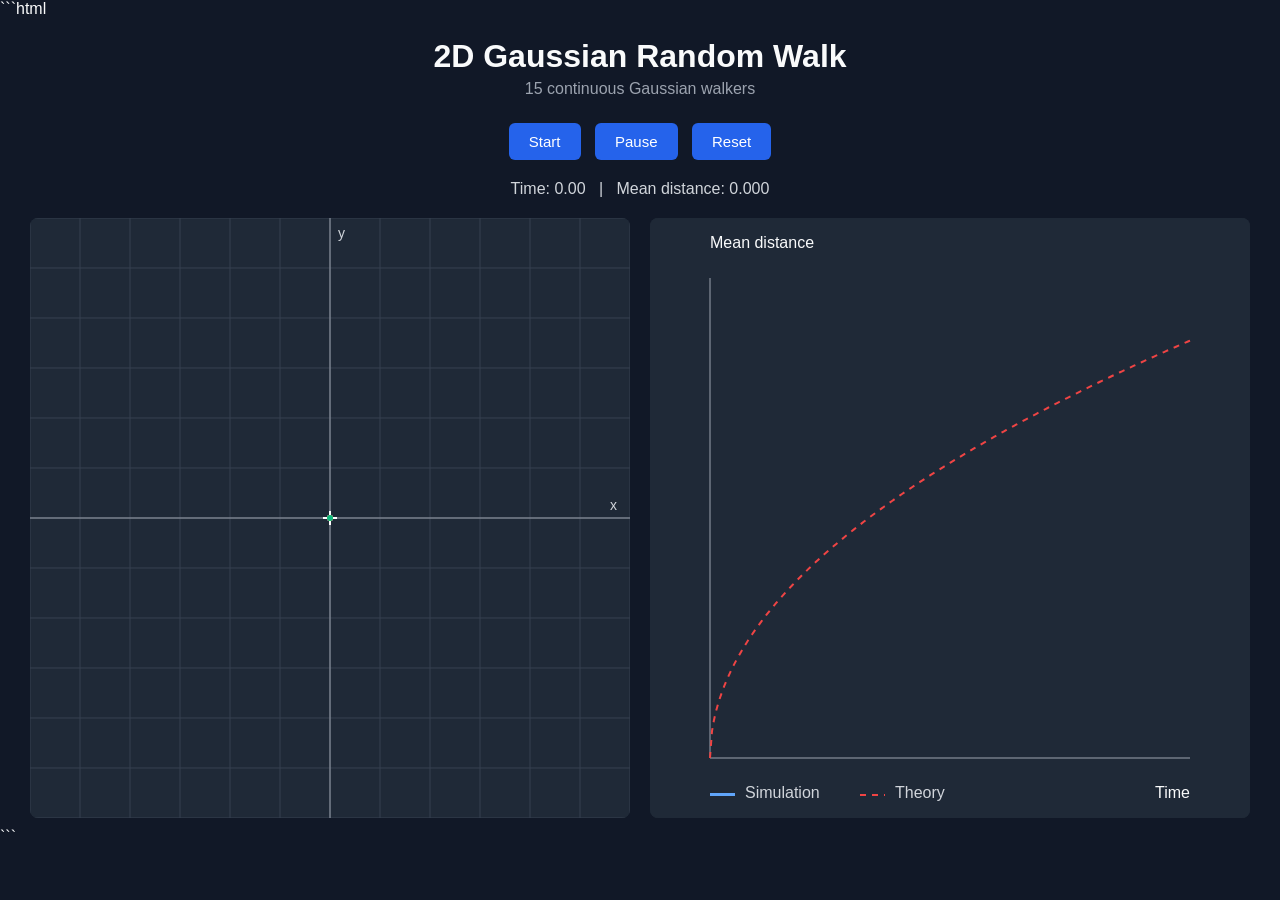
==== index.html @ 0044a7b5 "Rename index2.html to index.html" ====
```html
<!DOCTYPE html>
<html lang="en">
<head>
    <meta charset="UTF-8">
    <meta name="viewport" content="width=device-width, initial-scale=1.0">

    <title>2D Gaussian Random Walk</title>

    <style>
        body {
            margin: 0;
            font-family: Arial, sans-serif;
            background: #111827;
            color: #f9fafb;
        }

        h1 {
            text-align: center;
            margin: 20px 0 5px;
        }

        .subtitle {
            text-align: center;
            color: #9ca3af;
            margin-bottom: 20px;
        }

        .controls {
            text-align: center;
            margin-bottom: 15px;
        }

        button {
            background: #2563eb;
            color: white;
            border: none;
            padding: 10px 20px;
            margin: 5px;
            border-radius: 6px;
            cursor: pointer;
            font-size: 15px;
        }

        button:hover {
            background: #1d4ed8;
        }

        .container {
            display: flex;
            flex-wrap: wrap;
            justify-content: center;
            gap: 20px;
            padding: 10px;
        }

        canvas {
            background: #1f2937;
            border-radius: 8px;
        }

        .info {
            text-align: center;
            color: #d1d5db;
            margin: 10px;
        }
    </style>
</head>

<body>

    <h1>2D Gaussian Random Walk</h1>

    <div class="subtitle">
        15 continuous Gaussian walkers
    </div>

    <div class="controls">
        <button id="startButton">Start</button>
        <button id="pauseButton">Pause</button>
        <button id="resetButton">Reset</button>
    </div>

    <div class="info">
        Time: <span id="timeDisplay">0.00</span>
        &nbsp;&nbsp;|&nbsp;&nbsp;
        Mean distance:
        <span id="meanDisplay">0.00</span>
    </div>

    <div class="container">

        <div>
            <canvas id="walkCanvas" width="600" height="600"></canvas>
        </div>

        <div>
            <canvas id="graphCanvas" width="600" height="600"></canvas>
        </div>

    </div>


<script>

// ============================================================
// PARAMETERS
// ============================================================

const N_WALKERS = 15;

// Number of simulation steps
const N_STEPS = 1200;

// Physical timestep
const DT = 0.05;

// Gaussian standard deviation
const SIGMA = 1.0;

// How many simulation steps happen per animation frame
const STEPS_PER_FRAME = 2;


// ============================================================
// CANVAS SETUP
// ============================================================

const walkCanvas = document.getElementById("walkCanvas");
const graphCanvas = document.getElementById("graphCanvas");

const walkCtx = walkCanvas.getContext("2d");
const graphCtx = graphCanvas.getContext("2d");

const WIDTH = walkCanvas.width;
const HEIGHT = walkCanvas.height;


// ============================================================
// COLORS
// ============================================================

const colors = [
    "#ef4444",
    "#f97316",
    "#eab308",
    "#22c55e",
    "#14b8a6",
    "#06b6d4",
    "#3b82f6",
    "#6366f1",
    "#8b5cf6",
    "#a855f7",
    "#d946ef",
    "#ec4899",
    "#f43f5e",
    "#84cc16",
    "#10b981"
];


// ============================================================
// GAUSSIAN RANDOM NUMBER
// ============================================================

// Box-Muller transform
function gaussianRandom() {

    let u = 0;
    let v = 0;

    while (u === 0) {
        u = Math.random();
    }

    while (v === 0) {
        v = Math.random();
    }

    return Math.sqrt(-2 * Math.log(u))
           * Math.cos(2 * Math.PI * v);
}


// ============================================================
// SIMULATION STATE
// ============================================================

let positions;
let trails;

let currentStep = 0;

let meanDistances = [];

let running = false;


// ============================================================
// RESET SIMULATION
// ============================================================

function resetSimulation() {

    positions = [];
    trails = [];

    for (let i = 0; i < N_WALKERS; i++) {

        positions.push({
            x: 0,
            y: 0
        });

        trails.push([
            { x: 0, y: 0 }
        ]);
    }

    currentStep = 0;

    meanDistances = [];

    running = false;

    draw();
}


// ============================================================
// ONE RANDOM-WALK STEP
// ============================================================

function simulationStep() {

    let totalDistance = 0;

    for (let i = 0; i < N_WALKERS; i++) {

        const dx =
            SIGMA
            * Math.sqrt(DT)
            * gaussianRandom();

        const dy =
            SIGMA
            * Math.sqrt(DT)
            * gaussianRandom();

        positions[i].x += dx;
        positions[i].y += dy;

        trails[i].push({
            x: positions[i].x,
            y: positions[i].y
        });

        const distance =
            Math.sqrt(
                positions[i].x ** 2
                + positions[i].y ** 2
            );

        totalDistance += distance;
    }

    const meanDistance =
        totalDistance / N_WALKERS;

    meanDistances.push(meanDistance);

    currentStep++;
}


// ============================================================
// COORDINATE SCALE
// ============================================================

// At t = 60, a typical walker has moved roughly sqrt(60)
// in distance. We choose a generous fixed scale so the
// walkers remain visible throughout the simulation.

const WORLD_SIZE = 15;

function worldToCanvas(x, y) {

    const scale =
        WIDTH / (2 * WORLD_SIZE);

    return {
        x: WIDTH / 2 + x * scale,
        y: HEIGHT / 2 - y * scale
    };
}


// ============================================================
// DRAW WALKERS
// ============================================================

function drawWalkers() {

    walkCtx.fillStyle = "#1f2937";

    walkCtx.fillRect(
        0,
        0,
        WIDTH,
        HEIGHT
    );

    // Grid
    walkCtx.strokeStyle = "#374151";
    walkCtx.lineWidth = 1;

    const gridSpacing = 50;

    for (
        let x = 0;
        x <= WIDTH;
        x += gridSpacing
    ) {

        walkCtx.beginPath();
        walkCtx.moveTo(x, 0);
        walkCtx.lineTo(x, HEIGHT);
        walkCtx.stroke();
    }

    for (
        let y = 0;
        y <= HEIGHT;
        y += gridSpacing
    ) {

        walkCtx.beginPath();
        walkCtx.moveTo(0, y);
        walkCtx.lineTo(WIDTH, y);
        walkCtx.stroke();
    }


    // Axes
    walkCtx.strokeStyle = "#9ca3af";
    walkCtx.lineWidth = 1;

    walkCtx.beginPath();

    walkCtx.moveTo(WIDTH / 2, 0);
    walkCtx.lineTo(WIDTH / 2, HEIGHT);

    walkCtx.moveTo(0, HEIGHT / 2);
    walkCtx.lineTo(WIDTH, HEIGHT / 2);

    walkCtx.stroke();


    // Draw trails
    for (let i = 0; i < N_WALKERS; i++) {

        const trail = trails[i];

        if (trail.length < 2) {
            continue;
        }

        walkCtx.strokeStyle = colors[i];
        walkCtx.lineWidth = 1.2;
        walkCtx.globalAlpha = 0.55;

        walkCtx.beginPath();

        for (let j = 0; j < trail.length; j++) {

            const point =
                worldToCanvas(
                    trail[j].x,
                    trail[j].y
                );

            if (j === 0) {
                walkCtx.moveTo(point.x, point.y);
            } else {
                walkCtx.lineTo(point.x, point.y);
            }
        }

        walkCtx.stroke();

        walkCtx.globalAlpha = 1;
    }


    // Draw origin
    const origin =
        worldToCanvas(0, 0);

    walkCtx.strokeStyle = "white";
    walkCtx.lineWidth = 2;

    walkCtx.beginPath();

    walkCtx.moveTo(
        origin.x - 7,
        origin.y
    );

    walkCtx.lineTo(
        origin.x + 7,
        origin.y
    );

    walkCtx.moveTo(
        origin.x,
        origin.y - 7
    );

    walkCtx.lineTo(
        origin.x,
        origin.y + 7
    );

    walkCtx.stroke();


    // Draw current walker positions
    // Small dots!
    for (let i = 0; i < N_WALKERS; i++) {

        const point =
            worldToCanvas(
                positions[i].x,
                positions[i].y
            );

        walkCtx.fillStyle = colors[i];

        walkCtx.beginPath();

        walkCtx.arc(
            point.x,
            point.y,
            3,
            0,
            2 * Math.PI
        );

        walkCtx.fill();
    }


    // Labels
    walkCtx.fillStyle = "#d1d5db";
    walkCtx.font = "14px Arial";

    walkCtx.fillText(
        "y",
        WIDTH / 2 + 8,
        20
    );

    walkCtx.fillText(
        "x",
        WIDTH - 20,
        HEIGHT / 2 - 8
    );
}


// ============================================================
// THEORETICAL EXPECTATION
// ============================================================

function theoreticalDistance(t) {

    return SIGMA *
        Math.sqrt(
            Math.PI * t / 2
        );
}


// ============================================================
// DRAW EXPECTATION GRAPH
// ============================================================

function drawGraph() {

    graphCtx.fillStyle = "#1f2937";

    graphCtx.fillRect(
        0,
        0,
        WIDTH,
        HEIGHT
    );


    // Axes
    const margin = 60;

    const graphWidth =
        WIDTH - 2 * margin;

    const graphHeight =
        HEIGHT - 2 * margin;


    graphCtx.strokeStyle = "#9ca3af";
    graphCtx.lineWidth = 1;

    graphCtx.beginPath();

    graphCtx.moveTo(
        margin,
        HEIGHT - margin
    );

    graphCtx.lineTo(
        WIDTH - margin,
        HEIGHT - margin
    );

    graphCtx.moveTo(
        margin,
        margin
    );

    graphCtx.lineTo(
        margin,
        HEIGHT - margin
    );

    graphCtx.stroke();


    // Labels
    graphCtx.fillStyle = "#f9fafb";
    graphCtx.font = "16px Arial";

    graphCtx.fillText(
        "Mean distance",
        margin,
        30
    );

    graphCtx.fillText(
        "Time",
        WIDTH - margin - 35,
        HEIGHT - 20
    );


    // Maximum values
    const maxTime =
        N_STEPS * DT;

    const maxDistance =
        theoreticalDistance(maxTime) * 1.15;


    // --------------------------------------------------------
    // Theoretical curve
    // --------------------------------------------------------

    graphCtx.strokeStyle = "#ef4444";
    graphCtx.lineWidth = 2;
    graphCtx.setLineDash([6, 6]);

    graphCtx.beginPath();

    for (
        let px = 0;
        px <= graphWidth;
        px += 2
    ) {

        const t =
            (px / graphWidth)
            * maxTime;

        const value =
            theoreticalDistance(t);

        const x =
            margin + px;

        const y =
            HEIGHT - margin
            - (value / maxDistance)
            * graphHeight;

        if (px === 0) {
            graphCtx.moveTo(x, y);
        } else {
            graphCtx.lineTo(x, y);
        }
    }

    graphCtx.stroke();

    graphCtx.setLineDash([]);


    // --------------------------------------------------------
    // Simulation curve
    // --------------------------------------------------------

    if (meanDistances.length > 1) {

        graphCtx.strokeStyle = "#60a5fa";
        graphCtx.lineWidth = 2;

        graphCtx.beginPath();

        for (
            let i = 0;
            i < meanDistances.length;
            i++
        ) {

            const t =
                i * DT;

            const x =
                margin
                + (t / maxTime)
                * graphWidth;

            const y =
                HEIGHT - margin
                - (meanDistances[i] / maxDistance)
                * graphHeight;

            if (i === 0) {
                graphCtx.moveTo(x, y);
            } else {
                graphCtx.lineTo(x, y);
            }
        }

        graphCtx.stroke();
    }


    // Legend
    graphCtx.fillStyle = "#60a5fa";

    graphCtx.fillRect(
        margin,
        HEIGHT - 25,
        25,
        3
    );

    graphCtx.fillStyle = "#d1d5db";

    graphCtx.fillText(
        "Simulation",
        margin + 35,
        HEIGHT - 20
    );


    graphCtx.strokeStyle = "#ef4444";
    graphCtx.setLineDash([6, 6]);

    graphCtx.beginPath();

    graphCtx.moveTo(
        margin + 150,
        HEIGHT - 23
    );

    graphCtx.lineTo(
        margin + 175,
        HEIGHT - 23
    );

    graphCtx.stroke();

    graphCtx.setLineDash([]);

    graphCtx.fillStyle = "#d1d5db";

    graphCtx.fillText(
        "Theory",
        margin + 185,
        HEIGHT - 20
    );
}


// ============================================================
// DRAW EVERYTHING
// ============================================================

function draw() {

    drawWalkers();
    drawGraph();

    const time =
        currentStep * DT;

    document.getElementById(
        "timeDisplay"
    ).textContent =
        time.toFixed(2);

    const mean =
        meanDistances.length > 0
        ? meanDistances[meanDistances.length - 1]
        : 0;

    document.getElementById(
        "meanDisplay"
    ).textContent =
        mean.toFixed(3);
}


// ============================================================
// ANIMATION LOOP
// ============================================================

function animate() {

    if (!running) {
        return;
    }

    for (
        let i = 0;
        i < STEPS_PER_FRAME;
        i++
    ) {

        if (currentStep >= N_STEPS) {

            running = false;
            break;
        }

        simulationStep();
    }

    draw();

    if (running) {
        requestAnimationFrame(animate);
    }
}


// ============================================================
// BUTTONS
// ============================================================

document
    .getElementById("startButton")
    .addEventListener("click", () => {

        if (currentStep >= N_STEPS) {
            resetSimulation();
        }

        if (!running) {
            running = true;
            animate();
        }
    });


document
    .getElementById("pauseButton")
    .addEventListener("click", () => {

        running = false;
    });


document
    .getElementById("resetButton")
    .addEventListener("click", () => {

        resetSimulation();
    });


// ============================================================
// START WITH A FRESH SIMULATION
// ============================================================

resetSimulation();

</script>

</body>
</html>
```
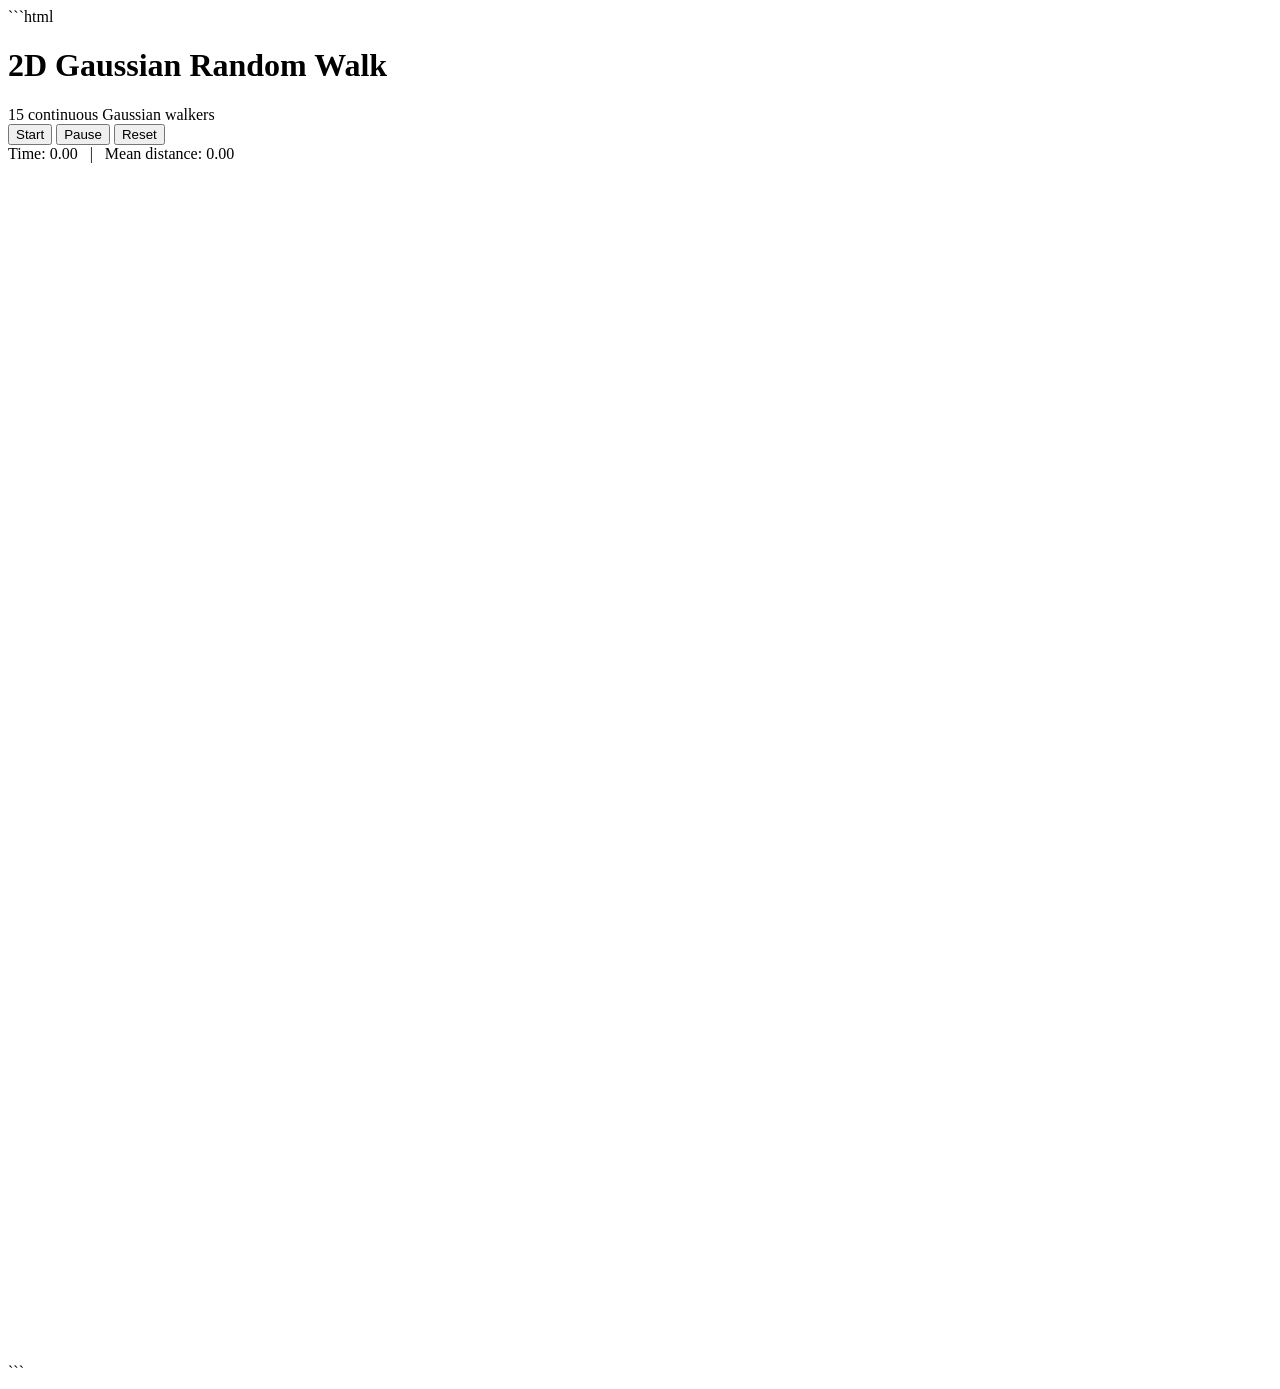
==== commit 980eb292: "Update index.html to use external styles and scripts Refactor HTML structure and link external CSS a" ====
--- a/index.html
+++ b/index.html
@@ -1,70 +1,14 @@
 ```html
 <!DOCTYPE html>
 <html lang="en">
+
 <head>
     <meta charset="UTF-8">
     <meta name="viewport" content="width=device-width, initial-scale=1.0">
 
     <title>2D Gaussian Random Walk</title>
 
-    <style>
-        body {
-            margin: 0;
-            font-family: Arial, sans-serif;
-            background: #111827;
-            color: #f9fafb;
-        }
-
-        h1 {
-            text-align: center;
-            margin: 20px 0 5px;
-        }
-
-        .subtitle {
-            text-align: center;
-            color: #9ca3af;
-            margin-bottom: 20px;
-        }
-
-        .controls {
-            text-align: center;
-            margin-bottom: 15px;
-        }
-
-        button {
-            background: #2563eb;
-            color: white;
-            border: none;
-            padding: 10px 20px;
-            margin: 5px;
-            border-radius: 6px;
-            cursor: pointer;
-            font-size: 15px;
-        }
-
-        button:hover {
-            background: #1d4ed8;
-        }
-
-        .container {
-            display: flex;
-            flex-wrap: wrap;
-            justify-content: center;
-            gap: 20px;
-            padding: 10px;
-        }
-
-        canvas {
-            background: #1f2937;
-            border-radius: 8px;
-        }
-
-        .info {
-            text-align: center;
-            color: #d1d5db;
-            margin: 10px;
-        }
-    </style>
+    <link rel="stylesheet" href="style.css">
 </head>
 
 <body>
@@ -82,8 +26,11 @@
     </div>
 
     <div class="info">
-        Time: <span id="timeDisplay">0.00</span>
+        Time:
+        <span id="timeDisplay">0.00</span>
+
         &nbsp;&nbsp;|&nbsp;&nbsp;
+
         Mean distance:
         <span id="meanDisplay">0.00</span>
     </div>
@@ -91,712 +38,26 @@
     <div class="container">
 
         <div>
-            <canvas id="walkCanvas" width="600" height="600"></canvas>
+            <canvas
+                id="walkCanvas"
+                width="600"
+                height="600">
+            </canvas>
         </div>
 
         <div>
-            <canvas id="graphCanvas" width="600" height="600"></canvas>
+            <canvas
+                id="graphCanvas"
+                width="600"
+                height="600">
+            </canvas>
         </div>
 
     </div>
 
-
-<script>
-
-// ============================================================
-// PARAMETERS
-// ============================================================
-
-const N_WALKERS = 15;
-
-// Number of simulation steps
-const N_STEPS = 1200;
-
-// Physical timestep
-const DT = 0.05;
-
-// Gaussian standard deviation
-const SIGMA = 1.0;
-
-// How many simulation steps happen per animation frame
-const STEPS_PER_FRAME = 2;
-
-
-// ============================================================
-// CANVAS SETUP
-// ============================================================
-
-const walkCanvas = document.getElementById("walkCanvas");
-const graphCanvas = document.getElementById("graphCanvas");
-
-const walkCtx = walkCanvas.getContext("2d");
-const graphCtx = graphCanvas.getContext("2d");
-
-const WIDTH = walkCanvas.width;
-const HEIGHT = walkCanvas.height;
-
-
-// ============================================================
-// COLORS
-// ============================================================
-
-const colors = [
-    "#ef4444",
-    "#f97316",
-    "#eab308",
-    "#22c55e",
-    "#14b8a6",
-    "#06b6d4",
-    "#3b82f6",
-    "#6366f1",
-    "#8b5cf6",
-    "#a855f7",
-    "#d946ef",
-    "#ec4899",
-    "#f43f5e",
-    "#84cc16",
-    "#10b981"
-];
-
-
-// ============================================================
-// GAUSSIAN RANDOM NUMBER
-// ============================================================
-
-// Box-Muller transform
-function gaussianRandom() {
-
-    let u = 0;
-    let v = 0;
-
-    while (u === 0) {
-        u = Math.random();
-    }
-
-    while (v === 0) {
-        v = Math.random();
-    }
-
-    return Math.sqrt(-2 * Math.log(u))
-           * Math.cos(2 * Math.PI * v);
-}
-
-
-// ============================================================
-// SIMULATION STATE
-// ============================================================
-
-let positions;
-let trails;
-
-let currentStep = 0;
-
-let meanDistances = [];
-
-let running = false;
-
-
-// ============================================================
-// RESET SIMULATION
-// ============================================================
-
-function resetSimulation() {
-
-    positions = [];
-    trails = [];
-
-    for (let i = 0; i < N_WALKERS; i++) {
-
-        positions.push({
-            x: 0,
-            y: 0
-        });
-
-        trails.push([
-            { x: 0, y: 0 }
-        ]);
-    }
-
-    currentStep = 0;
-
-    meanDistances = [];
-
-    running = false;
-
-    draw();
-}
-
-
-// ============================================================
-// ONE RANDOM-WALK STEP
-// ============================================================
-
-function simulationStep() {
-
-    let totalDistance = 0;
-
-    for (let i = 0; i < N_WALKERS; i++) {
-
-        const dx =
-            SIGMA
-            * Math.sqrt(DT)
-            * gaussianRandom();
-
-        const dy =
-            SIGMA
-            * Math.sqrt(DT)
-            * gaussianRandom();
-
-        positions[i].x += dx;
-        positions[i].y += dy;
-
-        trails[i].push({
-            x: positions[i].x,
-            y: positions[i].y
-        });
-
-        const distance =
-            Math.sqrt(
-                positions[i].x ** 2
-                + positions[i].y ** 2
-            );
-
-        totalDistance += distance;
-    }
-
-    const meanDistance =
-        totalDistance / N_WALKERS;
-
-    meanDistances.push(meanDistance);
-
-    currentStep++;
-}
-
-
-// ============================================================
-// COORDINATE SCALE
-// ============================================================
-
-// At t = 60, a typical walker has moved roughly sqrt(60)
-// in distance. We choose a generous fixed scale so the
-// walkers remain visible throughout the simulation.
-
-const WORLD_SIZE = 15;
-
-function worldToCanvas(x, y) {
-
-    const scale =
-        WIDTH / (2 * WORLD_SIZE);
-
-    return {
-        x: WIDTH / 2 + x * scale,
-        y: HEIGHT / 2 - y * scale
-    };
-}
-
-
-// ============================================================
-// DRAW WALKERS
-// ============================================================
-
-function drawWalkers() {
-
-    walkCtx.fillStyle = "#1f2937";
-
-    walkCtx.fillRect(
-        0,
-        0,
-        WIDTH,
-        HEIGHT
-    );
-
-    // Grid
-    walkCtx.strokeStyle = "#374151";
-    walkCtx.lineWidth = 1;
-
-    const gridSpacing = 50;
-
-    for (
-        let x = 0;
-        x <= WIDTH;
-        x += gridSpacing
-    ) {
-
-        walkCtx.beginPath();
-        walkCtx.moveTo(x, 0);
-        walkCtx.lineTo(x, HEIGHT);
-        walkCtx.stroke();
-    }
-
-    for (
-        let y = 0;
-        y <= HEIGHT;
-        y += gridSpacing
-    ) {
-
-        walkCtx.beginPath();
-        walkCtx.moveTo(0, y);
-        walkCtx.lineTo(WIDTH, y);
-        walkCtx.stroke();
-    }
-
-
-    // Axes
-    walkCtx.strokeStyle = "#9ca3af";
-    walkCtx.lineWidth = 1;
-
-    walkCtx.beginPath();
-
-    walkCtx.moveTo(WIDTH / 2, 0);
-    walkCtx.lineTo(WIDTH / 2, HEIGHT);
-
-    walkCtx.moveTo(0, HEIGHT / 2);
-    walkCtx.lineTo(WIDTH, HEIGHT / 2);
-
-    walkCtx.stroke();
-
-
-    // Draw trails
-    for (let i = 0; i < N_WALKERS; i++) {
-
-        const trail = trails[i];
-
-        if (trail.length < 2) {
-            continue;
-        }
-
-        walkCtx.strokeStyle = colors[i];
-        walkCtx.lineWidth = 1.2;
-        walkCtx.globalAlpha = 0.55;
-
-        walkCtx.beginPath();
-
-        for (let j = 0; j < trail.length; j++) {
-
-            const point =
-                worldToCanvas(
-                    trail[j].x,
-                    trail[j].y
-                );
-
-            if (j === 0) {
-                walkCtx.moveTo(point.x, point.y);
-            } else {
-                walkCtx.lineTo(point.x, point.y);
-            }
-        }
-
-        walkCtx.stroke();
-
-        walkCtx.globalAlpha = 1;
-    }
-
-
-    // Draw origin
-    const origin =
-        worldToCanvas(0, 0);
-
-    walkCtx.strokeStyle = "white";
-    walkCtx.lineWidth = 2;
-
-    walkCtx.beginPath();
-
-    walkCtx.moveTo(
-        origin.x - 7,
-        origin.y
-    );
-
-    walkCtx.lineTo(
-        origin.x + 7,
-        origin.y
-    );
-
-    walkCtx.moveTo(
-        origin.x,
-        origin.y - 7
-    );
-
-    walkCtx.lineTo(
-        origin.x,
-        origin.y + 7
-    );
-
-    walkCtx.stroke();
-
-
-    // Draw current walker positions
-    // Small dots!
-    for (let i = 0; i < N_WALKERS; i++) {
-
-        const point =
-            worldToCanvas(
-                positions[i].x,
-                positions[i].y
-            );
-
-        walkCtx.fillStyle = colors[i];
-
-        walkCtx.beginPath();
-
-        walkCtx.arc(
-            point.x,
-            point.y,
-            3,
-            0,
-            2 * Math.PI
-        );
-
-        walkCtx.fill();
-    }
-
-
-    // Labels
-    walkCtx.fillStyle = "#d1d5db";
-    walkCtx.font = "14px Arial";
-
-    walkCtx.fillText(
-        "y",
-        WIDTH / 2 + 8,
-        20
-    );
-
-    walkCtx.fillText(
-        "x",
-        WIDTH - 20,
-        HEIGHT / 2 - 8
-    );
-}
-
-
-// ============================================================
-// THEORETICAL EXPECTATION
-// ============================================================
-
-function theoreticalDistance(t) {
-
-    return SIGMA *
-        Math.sqrt(
-            Math.PI * t / 2
-        );
-}
-
-
-// ============================================================
-// DRAW EXPECTATION GRAPH
-// ============================================================
-
-function drawGraph() {
-
-    graphCtx.fillStyle = "#1f2937";
-
-    graphCtx.fillRect(
-        0,
-        0,
-        WIDTH,
-        HEIGHT
-    );
-
-
-    // Axes
-    const margin = 60;
-
-    const graphWidth =
-        WIDTH - 2 * margin;
-
-    const graphHeight =
-        HEIGHT - 2 * margin;
-
-
-    graphCtx.strokeStyle = "#9ca3af";
-    graphCtx.lineWidth = 1;
-
-    graphCtx.beginPath();
-
-    graphCtx.moveTo(
-        margin,
-        HEIGHT - margin
-    );
-
-    graphCtx.lineTo(
-        WIDTH - margin,
-        HEIGHT - margin
-    );
-
-    graphCtx.moveTo(
-        margin,
-        margin
-    );
-
-    graphCtx.lineTo(
-        margin,
-        HEIGHT - margin
-    );
-
-    graphCtx.stroke();
-
-
-    // Labels
-    graphCtx.fillStyle = "#f9fafb";
-    graphCtx.font = "16px Arial";
-
-    graphCtx.fillText(
-        "Mean distance",
-        margin,
-        30
-    );
-
-    graphCtx.fillText(
-        "Time",
-        WIDTH - margin - 35,
-        HEIGHT - 20
-    );
-
-
-    // Maximum values
-    const maxTime =
-        N_STEPS * DT;
-
-    const maxDistance =
-        theoreticalDistance(maxTime) * 1.15;
-
-
-    // --------------------------------------------------------
-    // Theoretical curve
-    // --------------------------------------------------------
-
-    graphCtx.strokeStyle = "#ef4444";
-    graphCtx.lineWidth = 2;
-    graphCtx.setLineDash([6, 6]);
-
-    graphCtx.beginPath();
-
-    for (
-        let px = 0;
-        px <= graphWidth;
-        px += 2
-    ) {
-
-        const t =
-            (px / graphWidth)
-            * maxTime;
-
-        const value =
-            theoreticalDistance(t);
-
-        const x =
-            margin + px;
-
-        const y =
-            HEIGHT - margin
-            - (value / maxDistance)
-            * graphHeight;
-
-        if (px === 0) {
-            graphCtx.moveTo(x, y);
-        } else {
-            graphCtx.lineTo(x, y);
-        }
-    }
-
-    graphCtx.stroke();
-
-    graphCtx.setLineDash([]);
-
-
-    // --------------------------------------------------------
-    // Simulation curve
-    // --------------------------------------------------------
-
-    if (meanDistances.length > 1) {
-
-        graphCtx.strokeStyle = "#60a5fa";
-        graphCtx.lineWidth = 2;
-
-        graphCtx.beginPath();
-
-        for (
-            let i = 0;
-            i < meanDistances.length;
-            i++
-        ) {
-
-            const t =
-                i * DT;
-
-            const x =
-                margin
-                + (t / maxTime)
-                * graphWidth;
-
-            const y =
-                HEIGHT - margin
-                - (meanDistances[i] / maxDistance)
-                * graphHeight;
-
-            if (i === 0) {
-                graphCtx.moveTo(x, y);
-            } else {
-                graphCtx.lineTo(x, y);
-            }
-        }
-
-        graphCtx.stroke();
-    }
-
-
-    // Legend
-    graphCtx.fillStyle = "#60a5fa";
-
-    graphCtx.fillRect(
-        margin,
-        HEIGHT - 25,
-        25,
-        3
-    );
-
-    graphCtx.fillStyle = "#d1d5db";
-
-    graphCtx.fillText(
-        "Simulation",
-        margin + 35,
-        HEIGHT - 20
-    );
-
-
-    graphCtx.strokeStyle = "#ef4444";
-    graphCtx.setLineDash([6, 6]);
-
-    graphCtx.beginPath();
-
-    graphCtx.moveTo(
-        margin + 150,
-        HEIGHT - 23
-    );
-
-    graphCtx.lineTo(
-        margin + 175,
-        HEIGHT - 23
-    );
-
-    graphCtx.stroke();
-
-    graphCtx.setLineDash([]);
-
-    graphCtx.fillStyle = "#d1d5db";
-
-    graphCtx.fillText(
-        "Theory",
-        margin + 185,
-        HEIGHT - 20
-    );
-}
-
-
-// ============================================================
-// DRAW EVERYTHING
-// ============================================================
-
-function draw() {
-
-    drawWalkers();
-    drawGraph();
-
-    const time =
-        currentStep * DT;
-
-    document.getElementById(
-        "timeDisplay"
-    ).textContent =
-        time.toFixed(2);
-
-    const mean =
-        meanDistances.length > 0
-        ? meanDistances[meanDistances.length - 1]
-        : 0;
-
-    document.getElementById(
-        "meanDisplay"
-    ).textContent =
-        mean.toFixed(3);
-}
-
-
-// ============================================================
-// ANIMATION LOOP
-// ============================================================
-
-function animate() {
-
-    if (!running) {
-        return;
-    }
-
-    for (
-        let i = 0;
-        i < STEPS_PER_FRAME;
-        i++
-    ) {
-
-        if (currentStep >= N_STEPS) {
-
-            running = false;
-            break;
-        }
-
-        simulationStep();
-    }
-
-    draw();
-
-    if (running) {
-        requestAnimationFrame(animate);
-    }
-}
-
-
-// ============================================================
-// BUTTONS
-// ============================================================
-
-document
-    .getElementById("startButton")
-    .addEventListener("click", () => {
-
-        if (currentStep >= N_STEPS) {
-            resetSimulation();
-        }
-
-        if (!running) {
-            running = true;
-            animate();
-        }
-    });
-
-
-document
-    .getElementById("pauseButton")
-    .addEventListener("click", () => {
-
-        running = false;
-    });
-
-
-document
-    .getElementById("resetButton")
-    .addEventListener("click", () => {
-
-        resetSimulation();
-    });
-
-
-// ============================================================
-// START WITH A FRESH SIMULATION
-// ============================================================
-
-resetSimulation();
-
-</script>
+    <script src="simulation.js"></script>
 
 </body>
+
 </html>
 ```
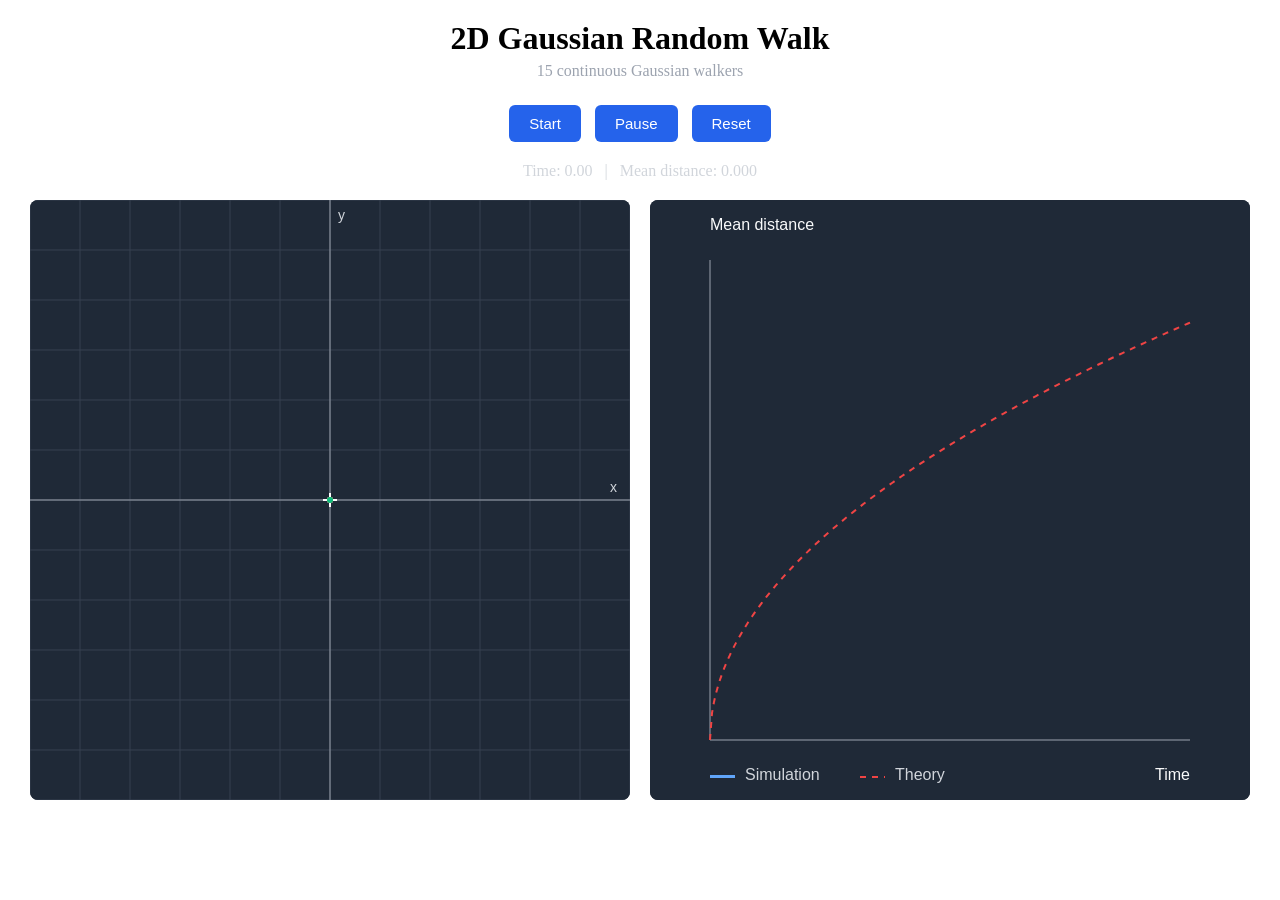
==== commit a1247a96: "Fix HTML formatting and structure" ====
--- a/index.html
+++ b/index.html
@@ -1,4 +1,3 @@
-```html
 <!DOCTYPE html>
 <html lang="en">
 
@@ -60,4 +59,3 @@
 </body>
 
 </html>
-```
--- a/style.css
+++ b/style.css
@@ -0,0 +1,58 @@
+```css
+body {
+    margin: 0;
+    font-family: Arial, sans-serif;
+    background: #111827;
+    color: #f9fafb;
+}
+
+h1 {
+    text-align: center;
+    margin: 20px 0 5px;
+}
+
+.subtitle {
+    text-align: center;
+    color: #9ca3af;
+    margin-bottom: 20px;
+}
+
+.controls {
+    text-align: center;
+    margin-bottom: 15px;
+}
+
+button {
+    background: #2563eb;
+    color: white;
+    border: none;
+    padding: 10px 20px;
+    margin: 5px;
+    border-radius: 6px;
+    cursor: pointer;
+    font-size: 15px;
+}
+
+button:hover {
+    background: #1d4ed8;
+}
+
+.container {
+    display: flex;
+    flex-wrap: wrap;
+    justify-content: center;
+    gap: 20px;
+    padding: 10px;
+}
+
+canvas {
+    background: #1f2937;
+    border-radius: 8px;
+}
+
+.info {
+    text-align: center;
+    color: #d1d5db;
+    margin: 10px;
+}
+```
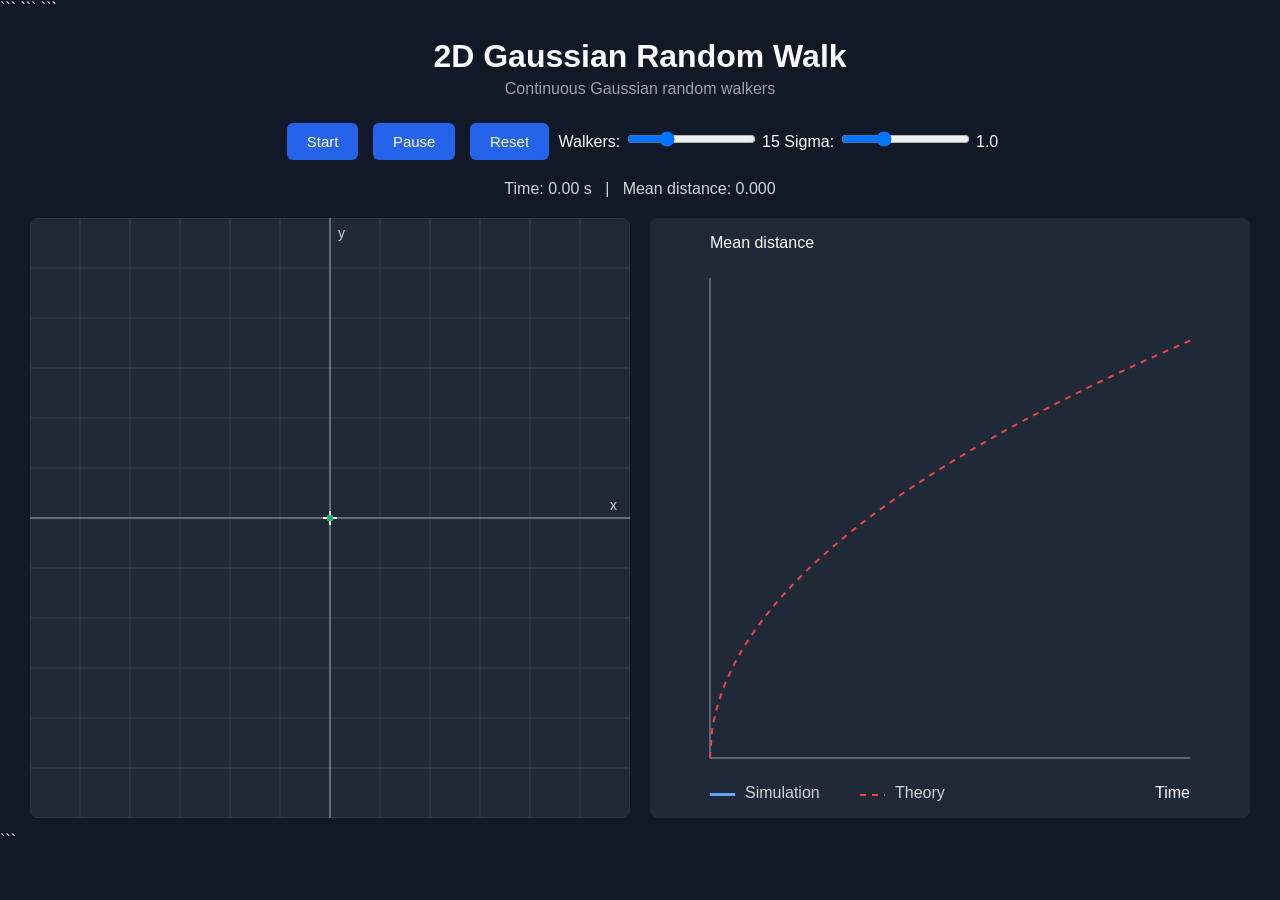
==== commit de5117b8: "Enhance controls with sliders for walkers and sigma Added sliders for adjusting the number of walker" ====
--- a/index.html
+++ b/index.html
@@ -1,60 +1,93 @@
 <!DOCTYPE html>
+
 <html lang="en">
 
 <head>
     <meta charset="UTF-8">
     <meta name="viewport" content="width=device-width, initial-scale=1.0">
 
-    <title>2D Gaussian Random Walk</title>
+```
+<title>2D Gaussian Random Walk</title>
 
-    <link rel="stylesheet" href="style.css">
+<link rel="stylesheet" href="style.css">
+```
+
 </head>
 
 <body>
 
-    <h1>2D Gaussian Random Walk</h1>
+```
+<h1>2D Gaussian Random Walk</h1>
 
-    <div class="subtitle">
-        15 continuous Gaussian walkers
+<div class="subtitle">
+    Continuous Gaussian random walkers
+</div>
+
+<div class="controls">
+
+    <button id="startButton">Start</button>
+    <button id="pauseButton">Pause</button>
+    <button id="resetButton">Reset</button>
+
+    <label>
+        Walkers:
+        <input
+            id="walkerSlider"
+            type="range"
+            min="1"
+            max="50"
+            value="15">
+        <span id="walkerValue">15</span>
+    </label>
+
+    <label>
+        Sigma:
+        <input
+            id="sigmaSlider"
+            type="range"
+            min="0.1"
+            max="3"
+            step="0.1"
+            value="1.0">
+        <span id="sigmaValue">1.0</span>
+    </label>
+
+</div>
+
+<div class="info">
+
+    Time:
+    <span id="timeDisplay">0.00</span> s
+
+    &nbsp;&nbsp;|&nbsp;&nbsp;
+
+    Mean distance:
+    <span id="meanDisplay">0.00</span>
+
+</div>
+
+<div class="container">
+
+    <div>
+        <canvas
+            id="walkCanvas"
+            width="600"
+            height="600">
+        </canvas>
     </div>
 
-    <div class="controls">
-        <button id="startButton">Start</button>
-        <button id="pauseButton">Pause</button>
-        <button id="resetButton">Reset</button>
+    <div>
+        <canvas
+            id="graphCanvas"
+            width="600"
+            height="600">
+        </canvas>
     </div>
 
-    <div class="info">
-        Time:
-        <span id="timeDisplay">0.00</span>
+</div>
 
-        &nbsp;&nbsp;|&nbsp;&nbsp;
-
-        Mean distance:
-        <span id="meanDisplay">0.00</span>
-    </div>
-
-    <div class="container">
-
-        <div>
-            <canvas
-                id="walkCanvas"
-                width="600"
-                height="600">
-            </canvas>
-        </div>
-
-        <div>
-            <canvas
-                id="graphCanvas"
-                width="600"
-                height="600">
-            </canvas>
-        </div>
-
-    </div>
-
-    <script src="simulation.js"></script>
+<script src="simulation.js"></script>
+```
 
 </body>
 
--- a/style.css
+++ b/style.css
@@ -1,4 +1,3 @@
-```css
 body {
     margin: 0;
     font-family: Arial, sans-serif;
@@ -55,4 +54,4 @@
     color: #d1d5db;
     margin: 10px;
 }
-```
+
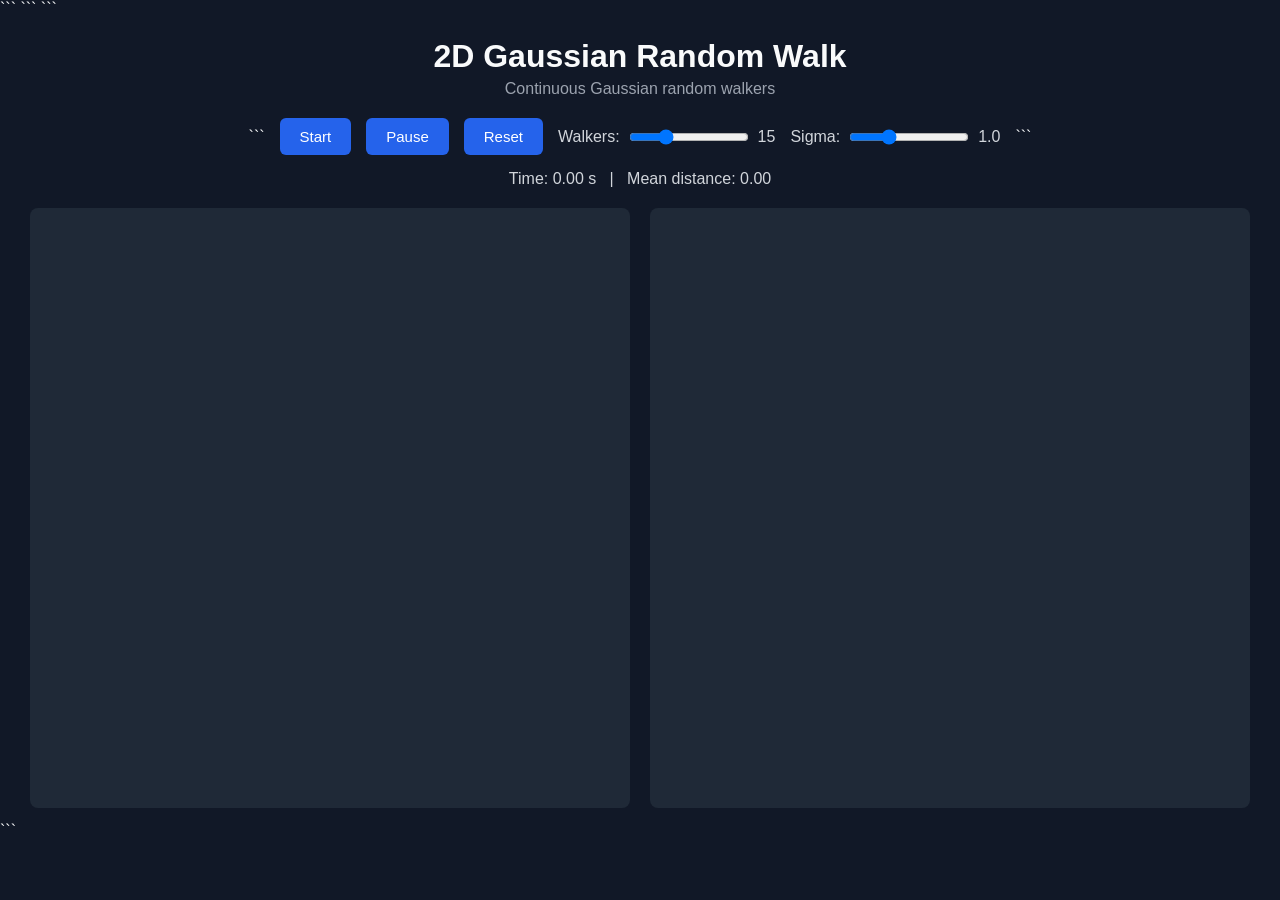
==== commit 64eae809: "Fix HTML formatting and structure" ====
--- a/index.html
+++ b/index.html
@@ -25,34 +25,37 @@
 
 <div class="controls">
 
-    <button id="startButton">Start</button>
-    <button id="pauseButton">Pause</button>
-    <button id="resetButton">Reset</button>
+```
+<button id="startButton">Start</button>
+<button id="pauseButton">Pause</button>
+<button id="resetButton">Reset</button>
 
-    <label>
-        Walkers:
-        <input
-            id="walkerSlider"
-            type="range"
-            min="1"
-            max="50"
-            value="15">
-        <span id="walkerValue">15</span>
-    </label>
+<label>
+    Walkers:
+    <input
+        id="walkerSlider"
+        type="range"
+        min="1"
+        max="50"
+        value="15">
+    <span id="walkerValue">15</span>
+</label>
 
-    <label>
-        Sigma:
-        <input
-            id="sigmaSlider"
-            type="range"
-            min="0.1"
-            max="3"
-            step="0.1"
-            value="1.0">
-        <span id="sigmaValue">1.0</span>
-    </label>
+<label>
+    Sigma:
+    <input
+        id="sigmaSlider"
+        type="range"
+        min="0.1"
+        max="3.0"
+        step="0.1"
+        value="1.0">
+    <span id="sigmaValue">1.0</span>
+</label>
+```
 
 </div>
+
 
 <div class="info">
 
--- a/style.css
+++ b/style.css
@@ -1,57 +1,73 @@
 body {
-    margin: 0;
-    font-family: Arial, sans-serif;
-    background: #111827;
-    color: #f9fafb;
+margin: 0;
+font-family: Arial, sans-serif;
+background: #111827;
+color: #f9fafb;
 }
 
 h1 {
-    text-align: center;
-    margin: 20px 0 5px;
+text-align: center;
+margin: 20px 0 5px;
 }
 
 .subtitle {
-    text-align: center;
-    color: #9ca3af;
-    margin-bottom: 20px;
+text-align: center;
+color: #9ca3af;
+margin-bottom: 20px;
 }
 
 .controls {
-    text-align: center;
-    margin-bottom: 15px;
+display: flex;
+flex-wrap: wrap;
+justify-content: center;
+align-items: center;
+gap: 10px 15px;
+margin-bottom: 15px;
 }
 
 button {
-    background: #2563eb;
-    color: white;
-    border: none;
-    padding: 10px 20px;
-    margin: 5px;
-    border-radius: 6px;
-    cursor: pointer;
-    font-size: 15px;
+background: #2563eb;
+color: white;
+border: none;
+padding: 10px 20px;
+border-radius: 6px;
+cursor: pointer;
+font-size: 15px;
 }
 
 button:hover {
-    background: #1d4ed8;
+background: #1d4ed8;
+}
+
+label {
+display: flex;
+align-items: center;
+gap: 7px;
+color: #d1d5db;
+}
+
+input[type="range"] {
+width: 120px;
+cursor: pointer;
+}
+
+.info {
+text-align: center;
+color: #d1d5db;
+margin: 10px;
 }
 
 .container {
-    display: flex;
-    flex-wrap: wrap;
-    justify-content: center;
-    gap: 20px;
-    padding: 10px;
+display: flex;
+flex-wrap: wrap;
+justify-content: center;
+gap: 20px;
+padding: 10px;
 }
 
 canvas {
-    background: #1f2937;
-    border-radius: 8px;
+background: #1f2937;
+border-radius: 8px;
+max-width: 95vw;
+height: auto;
 }
-
-.info {
-    text-align: center;
-    color: #d1d5db;
-    margin: 10px;
-}
-
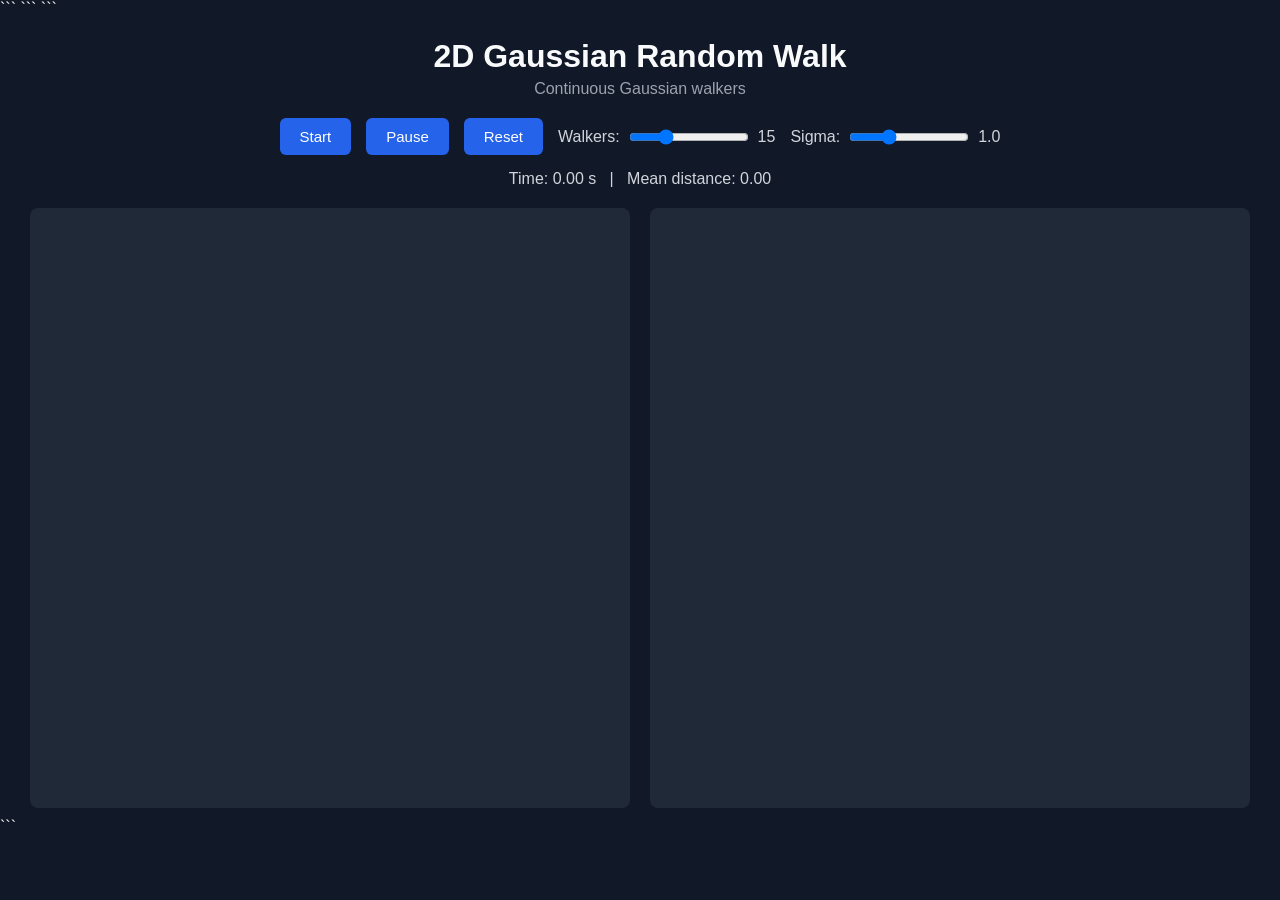
==== commit 3bd15d41: "Fix HTML formatting and structure" ====
--- a/index.html
+++ b/index.html
@@ -20,42 +20,40 @@
 <h1>2D Gaussian Random Walk</h1>
 
 <div class="subtitle">
-    Continuous Gaussian random walkers
+    Continuous Gaussian walkers
 </div>
 
 <div class="controls">
 
-```
-<button id="startButton">Start</button>
-<button id="pauseButton">Pause</button>
-<button id="resetButton">Reset</button>
+    <button id="startButton">Start</button>
+    <button id="pauseButton">Pause</button>
+    <button id="resetButton">Reset</button>
 
-<label>
-    Walkers:
-    <input
-        id="walkerSlider"
-        type="range"
-        min="1"
-        max="50"
-        value="15">
-    <span id="walkerValue">15</span>
-</label>
+    <label>
+        Walkers:
+        <input
+            id="walkerSlider"
+            type="range"
+            min="1"
+            max="50"
+            value="15"
+            step="1">
+        <span id="walkerValue">15</span>
+    </label>
 
-<label>
-    Sigma:
-    <input
-        id="sigmaSlider"
-        type="range"
-        min="0.1"
-        max="3.0"
-        step="0.1"
-        value="1.0">
-    <span id="sigmaValue">1.0</span>
-</label>
-```
+    <label>
+        Sigma:
+        <input
+            id="sigmaSlider"
+            type="range"
+            min="0.1"
+            max="3.0"
+            value="1.0"
+            step="0.1">
+        <span id="sigmaValue">1.0</span>
+    </label>
 
 </div>
-
 
 <div class="info">
 
@@ -71,21 +69,17 @@
 
 <div class="container">
 
-    <div>
-        <canvas
-            id="walkCanvas"
-            width="600"
-            height="600">
-        </canvas>
-    </div>
+    <canvas
+        id="walkCanvas"
+        width="600"
+        height="600">
+    </canvas>
 
-    <div>
-        <canvas
-            id="graphCanvas"
-            width="600"
-            height="600">
-        </canvas>
-    </div>
+    <canvas
+        id="graphCanvas"
+        width="600"
+        height="600">
+    </canvas>
 
 </div>
 
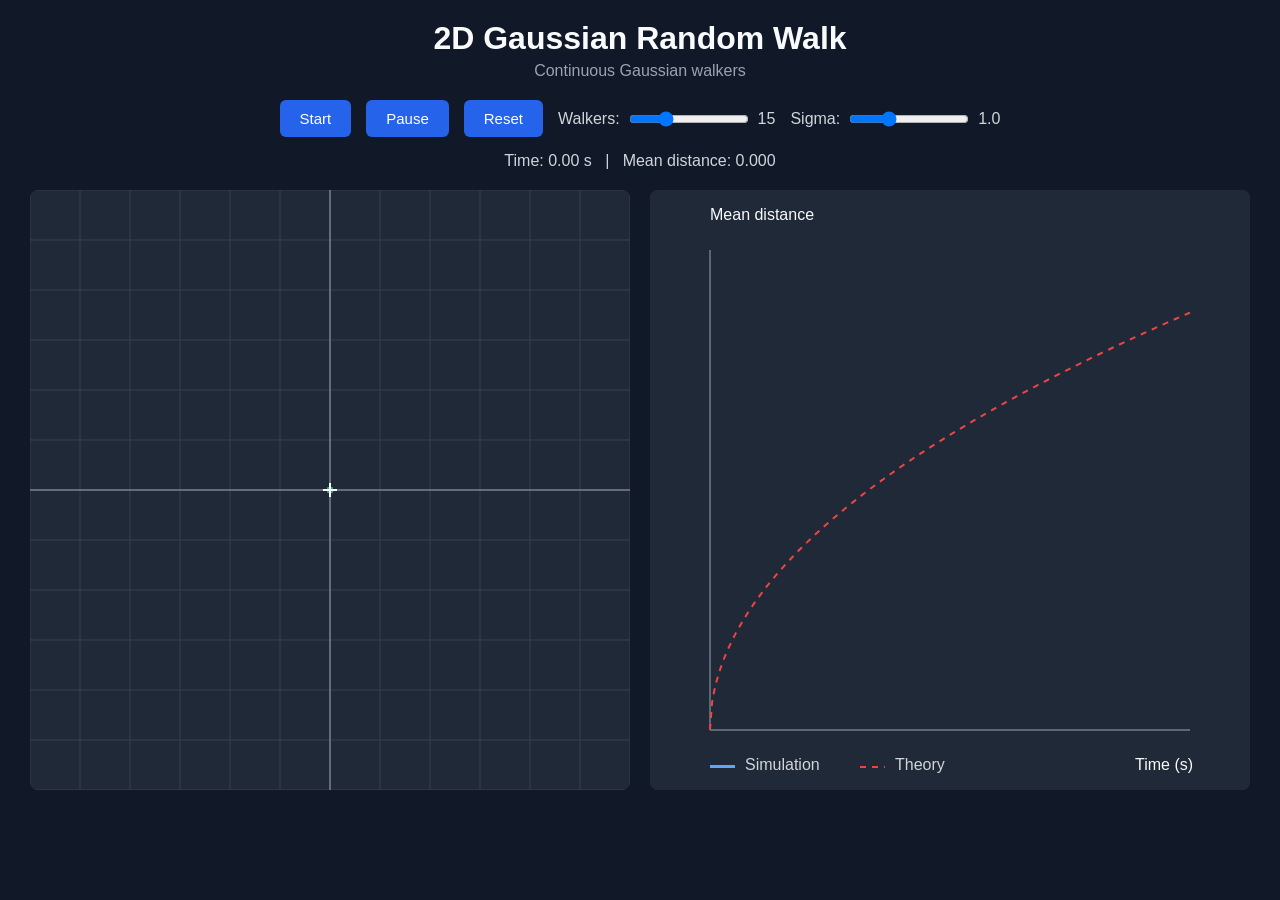
==== commit 932dc334: "Fix HTML formatting and structure" ====
--- a/index.html
+++ b/index.html
@@ -6,17 +6,17 @@
     <meta charset="UTF-8">
     <meta name="viewport" content="width=device-width, initial-scale=1.0">
 
-```
+
 <title>2D Gaussian Random Walk</title>
 
 <link rel="stylesheet" href="style.css">
-```
+
 
 </head>
 
 <body>
 
-```
+
 <h1>2D Gaussian Random Walk</h1>
 
 <div class="subtitle">
@@ -84,7 +84,7 @@
 </div>
 
 <script src="simulation.js"></script>
-```
+
 
 </body>
 
